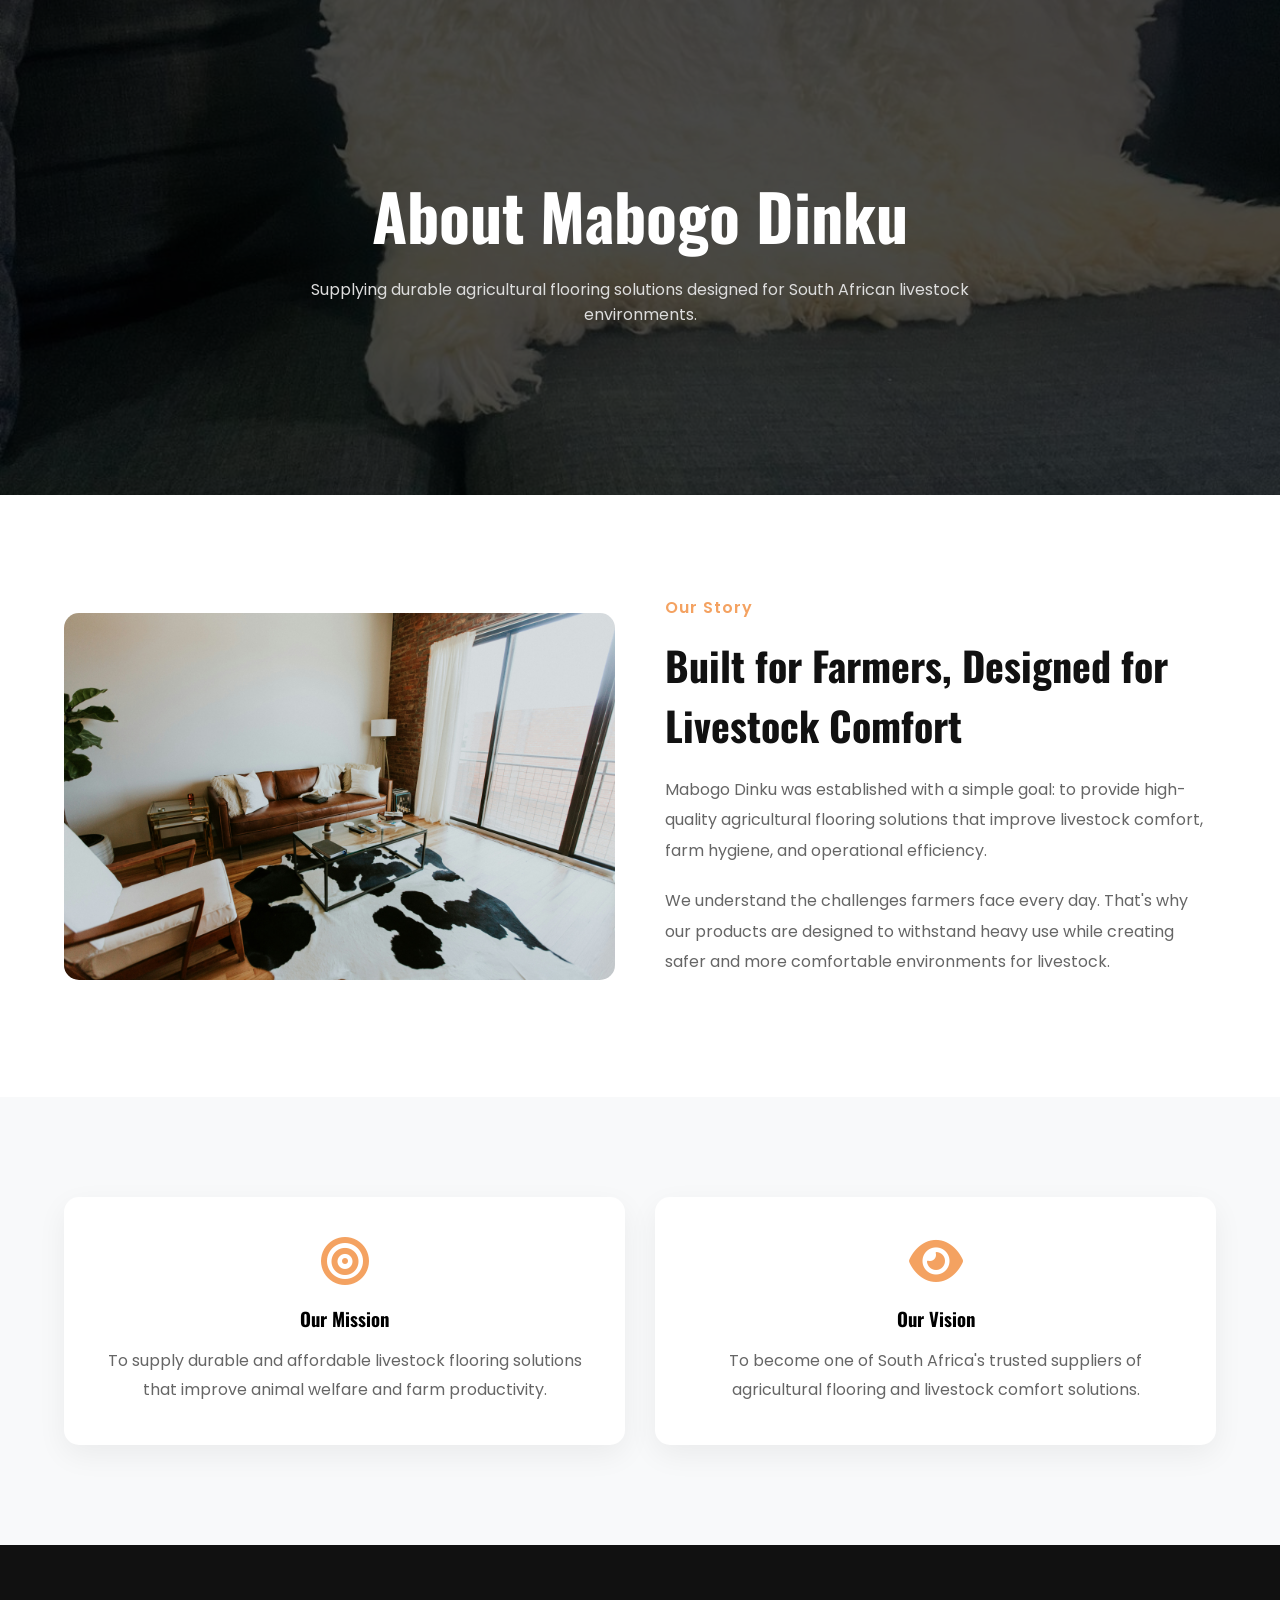
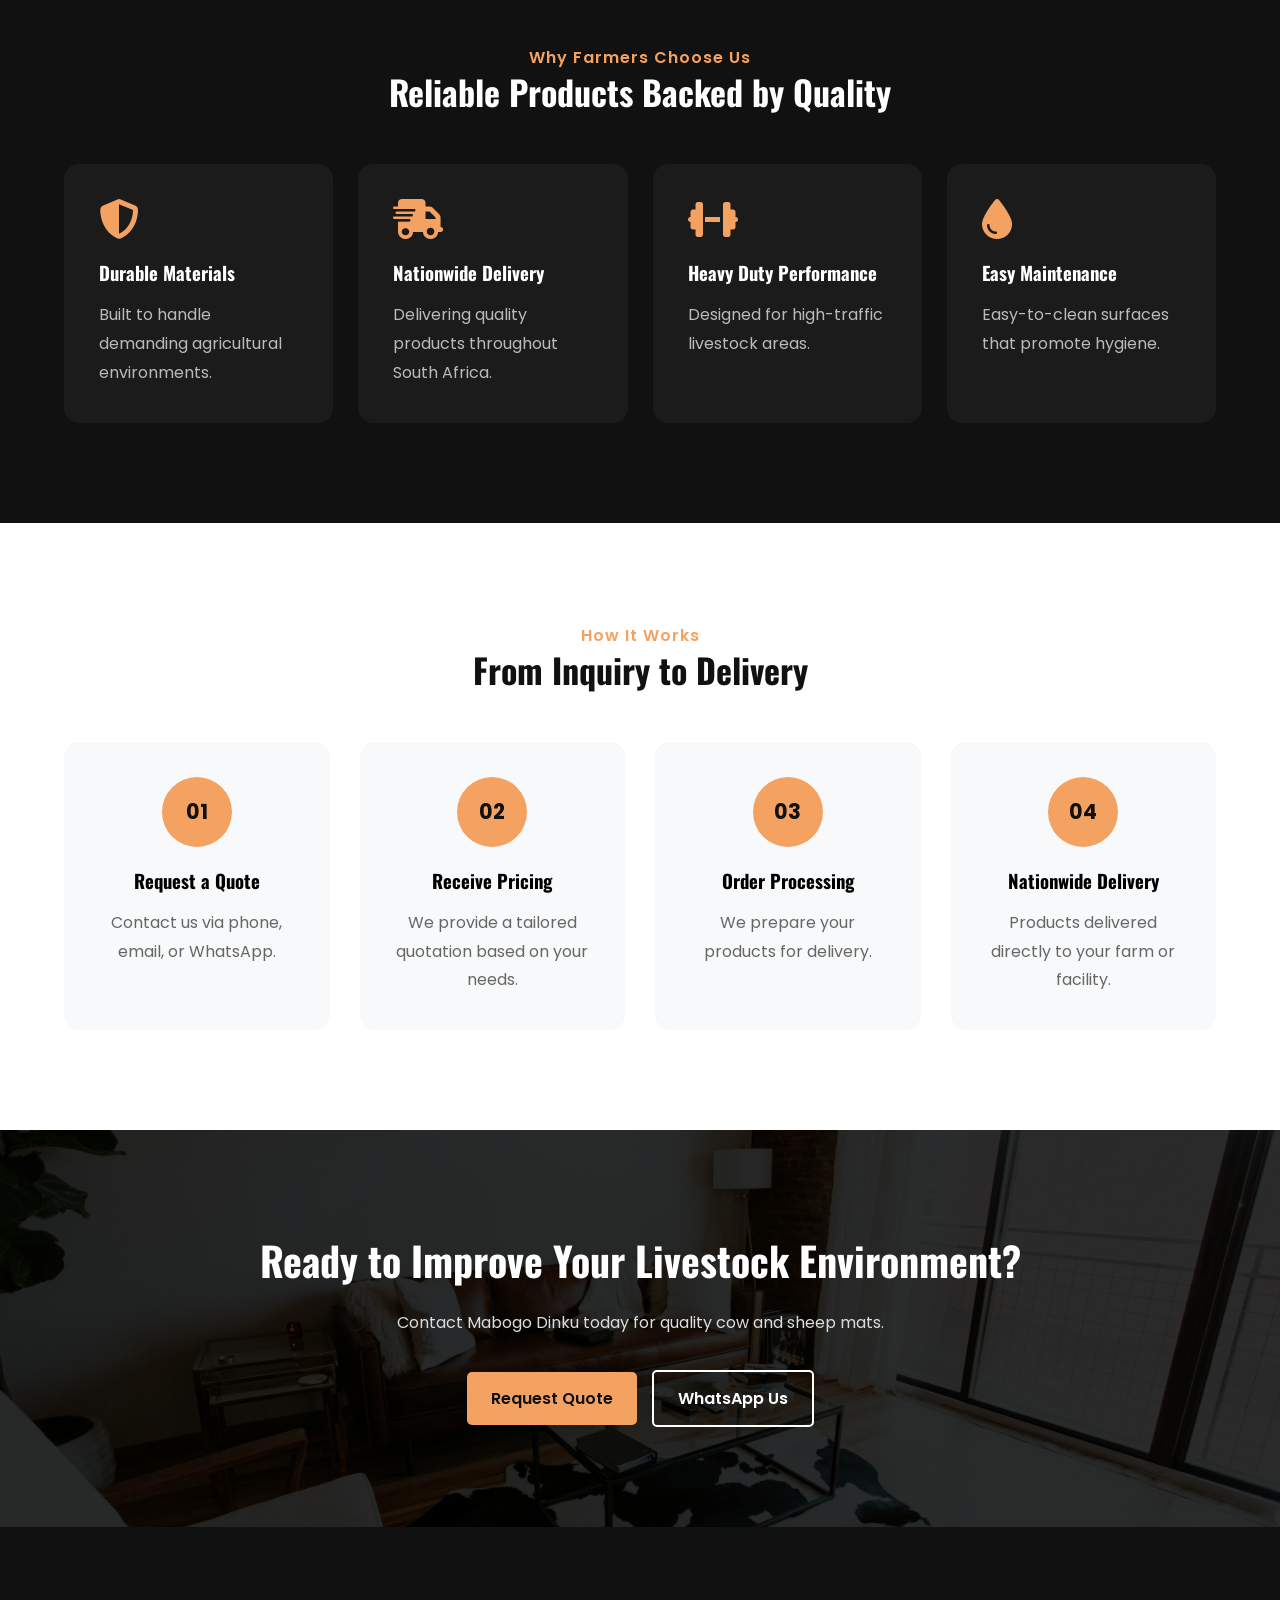
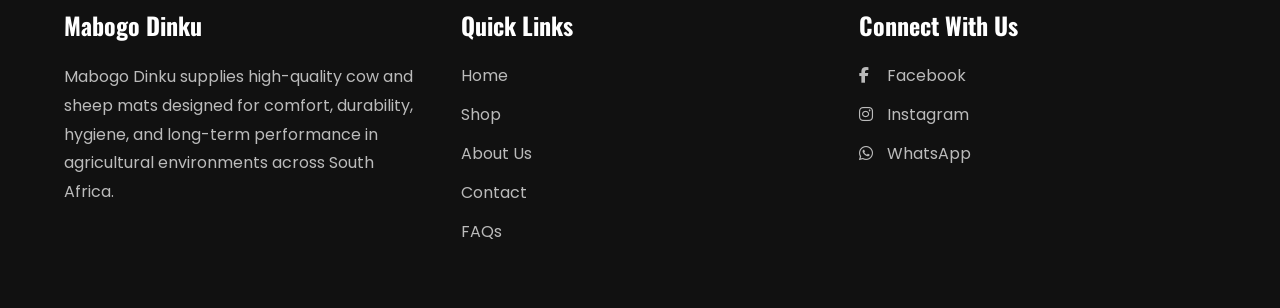
==== about.html @ 6cc128a5 "about page" ====
<!doctype html>
<html lang="en">
  <head>
    <meta charset="UTF-8" />
    <meta name="viewport" content="width=device-width, initial-scale=1.0" />

    <title>About Us | Mabogo Dinku</title>

    <link rel="stylesheet" href="css/styles.css" />

    <link
      href="https://fonts.googleapis.com/css2?family=Oswald:wght@400;500;600;700&family=Poppins:wght@300;400;500;600&display=swap"
      rel="stylesheet"
    />

    <link
      rel="stylesheet"
      href="https://cdnjs.cloudflare.com/ajax/libs/font-awesome/6.5.0/css/all.min.css"
    />
  </head>

  <body>
    <!-- Reuse Navbar Here -->

    <!-- =========================
     About Hero
========================= -->

    <section class="page-hero">
      <div class="page-overlay">
        <div class="container">
          <h1>About Mabogo Dinku</h1>

          <p>
            Supplying durable agricultural flooring solutions designed for South
            African livestock environments.
          </p>
        </div>
      </div>
    </section>

    <!-- =========================
     Company Story
========================= -->

    <section class="about-story">
      <div class="container">
        <div class="about-grid">
          <div class="about-image">
            <img src="assets/gallery/hero-banner.jpg" alt="Livestock Farm" />
          </div>

          <div class="about-content">
            <span class="section-tag"> Our Story </span>

            <h2>Built for Farmers, Designed for Livestock Comfort</h2>

            <p>
              Mabogo Dinku was established with a simple goal: to provide
              high-quality agricultural flooring solutions that improve
              livestock comfort, farm hygiene, and operational efficiency.
            </p>

            <p>
              We understand the challenges farmers face every day. That's why
              our products are designed to withstand heavy use while creating
              safer and more comfortable environments for livestock.
            </p>
          </div>
        </div>
      </div>
    </section>

    <!-- =========================
     Mission & Vision
========================= -->

    <section class="mission-vision">
      <div class="container">
        <div class="mission-grid">
          <div class="mission-card">
            <i class="fa-solid fa-bullseye"></i>

            <h3>Our Mission</h3>

            <p>
              To supply durable and affordable livestock flooring solutions that
              improve animal welfare and farm productivity.
            </p>
          </div>

          <div class="mission-card">
            <i class="fa-solid fa-eye"></i>

            <h3>Our Vision</h3>

            <p>
              To become one of South Africa's trusted suppliers of agricultural
              flooring and livestock comfort solutions.
            </p>
          </div>
        </div>
      </div>
    </section>

    <!-- =========================
     Why Choose Us
========================= -->

    <section class="about-benefits">
      <div class="container">
        <div class="section-header">
          <span class="section-tag"> Why Farmers Choose Us </span>

          <h2>Reliable Products Backed by Quality</h2>
        </div>

        <div class="benefits-grid">
          <div class="benefit-item">
            <i class="fa-solid fa-shield-halved"></i>

            <h3>Durable Materials</h3>

            <p>Built to handle demanding agricultural environments.</p>
          </div>

          <div class="benefit-item">
            <i class="fa-solid fa-truck-fast"></i>

            <h3>Nationwide Delivery</h3>

            <p>Delivering quality products throughout South Africa.</p>
          </div>

          <div class="benefit-item">
            <i class="fa-solid fa-dumbbell"></i>

            <h3>Heavy Duty Performance</h3>

            <p>Designed for high-traffic livestock areas.</p>
          </div>

          <div class="benefit-item">
            <i class="fa-solid fa-droplet"></i>

            <h3>Easy Maintenance</h3>

            <p>Easy-to-clean surfaces that promote hygiene.</p>
          </div>
        </div>
      </div>
    </section>

    <!-- =========================
     Our Process
========================= -->

    <section class="our-process">
      <div class="container">
        <div class="section-header">
          <span class="section-tag"> How It Works </span>

          <h2>From Inquiry to Delivery</h2>
        </div>

        <div class="process-grid">
          <div class="process-card">
            <span>01</span>

            <h3>Request a Quote</h3>

            <p>Contact us via phone, email, or WhatsApp.</p>
          </div>

          <div class="process-card">
            <span>02</span>

            <h3>Receive Pricing</h3>

            <p>We provide a tailored quotation based on your needs.</p>
          </div>

          <div class="process-card">
            <span>03</span>

            <h3>Order Processing</h3>

            <p>We prepare your products for delivery.</p>
          </div>

          <div class="process-card">
            <span>04</span>

            <h3>Nationwide Delivery</h3>

            <p>Products delivered directly to your farm or facility.</p>
          </div>
        </div>
      </div>
    </section>

    <!-- =========================
     CTA Banner
========================= -->

    <section class="about-cta">
      <div class="cta-overlay">
        <div class="container">
          <h2>Ready to Improve Your Livestock Environment?</h2>

          <p>Contact Mabogo Dinku today for quality cow and sheep mats.</p>

          <div class="cta-buttons">
            <a href="contact.html" class="btn-primary"> Request Quote </a>

            <a
              href="https://wa.me/27812345678"
              target="_blank"
              class="btn-secondary"
            >
              WhatsApp Us
            </a>
          </div>
        </div>
      </div>
    </section>

    <footer class="footer">
      <div class="container">
        <div class="footer-grid">
          <!-- About -->
          <div class="footer-column">
            <h3>Mabogo Dinku</h3>

            <p>
              Mabogo Dinku supplies high-quality cow and sheep mats designed for
              comfort, durability, hygiene, and long-term performance in
              agricultural environments across South Africa.
            </p>
          </div>

          <!-- Quick Links -->
          <div class="footer-column">
            <h3>Quick Links</h3>

            <ul>
              <li><a href="index.html">Home</a></li>
              <li><a href="shop.html">Shop</a></li>
              <li><a href="about.html">About Us</a></li>
              <li><a href="contact.html">Contact</a></li>
              <li><a href="faq.html">FAQs</a></li>
            </ul>
          </div>

          <!-- Social Links -->
          <div class="footer-column">
            <h3>Connect With Us</h3>

            <ul>
              <li>
                <a href="#">
                  <i class="fa-brands fa-facebook-f"></i>
                  Facebook
                </a>
              </li>

              <li>
                <a href="#">
                  <i class="fa-brands fa-instagram"></i>
                  Instagram
                </a>
              </li>

              <li>
                <a href="#">
                  <i class="fa-brands fa-whatsapp"></i>
                  WhatsApp
                </a>
              </li>

              <!-- <li>
                <a href="#">
                  <i class="fa-brands fa-linkedin-in"></i>
                  LinkedIn
                </a>
              </li> -->
            </ul>
          </div>
        </div>
      </div>
    </footer>
  </body>
</html>
---- css/styles.css ----
/* =========================
   🌍 Global Styles
========================= */

* {
  margin: 0;
  padding: 0;
  box-sizing: border-box;
}

body {
  font-family: "Poppins", sans-serif;
  background: #f8f9fa;
}

/* Container */
.container {
  width: 90%;
  max-width: 1200px;
  margin: auto;
}

/* =========================
   🐄 Hero Section
========================= */

.hero {
  height: 92vh;

  background: url("../assets/hero/hero-banner.jpg") center/cover no-repeat;

  position: relative;
}

/* Overlay */
.hero-overlay {
  width: 100%;
  height: 100%;

  background: linear-gradient(rgba(0, 0, 0, 0.7), rgba(0, 0, 0, 0.75));

  display: flex;
  align-items: center;
}

/* Content */
.hero-content {
  color: #fff;
}

/* Tag */
.hero-tag {
  color: #f4a261;
  margin-bottom: 15px;
  font-weight: 500;
  letter-spacing: 1px;
}

/* Heading */
.hero h1 {
  font-size: 38px;
  line-height: 1.2;
  margin-bottom: 20px;

  font-family: "Oswald", sans-serif;
}

/* Paragraph */
.hero p {
  max-width: 600px;
  line-height: 1.8;
  margin-bottom: 30px;
  color: #ddd;
}

/* Buttons */
.hero-buttons {
  display: flex;
  flex-direction: column;
  gap: 15px;
}

.btn-primary,
.btn-secondary {
  padding: 14px 24px;
  text-decoration: none;
  border-radius: 5px;
  width: fit-content;

  font-weight: 600;

  transition: 0.3s ease;
}

/* Primary */
.btn-primary {
  background: #f4a261;
  color: #111;
}

/* Secondary */
.btn-secondary {
  border: 2px solid #fff;
  color: #fff;
}

/* Hover */
.btn-primary:hover,
.btn-secondary:hover {
  transform: translateY(-3px);
}

/* Desktop */
@media (min-width: 768px) {
  .hero h1 {
    font-size: 64px;
    max-width: 750px;
  }

  .hero-buttons {
    flex-direction: row;
  }
}

/* =========================
   🐄 Categories Section
========================= */

.categories-section {
  padding: 80px 0;
  background: #fff;
}

/* Section Header */
.section-header {
  text-align: center;
  margin-bottom: 50px;
}

.section-tag {
  color: #f4a261;
  font-weight: 600;
  letter-spacing: 1px;
  margin-bottom: 10px;
}

.section-header h2 {
  font-size: 34px;
  line-height: 1.3;
  font-family: "Oswald", sans-serif;
  color: #111;

  max-width: 700px;
  margin: auto;
}

/* Grid */
.categories-grid {
  display: grid;
  grid-template-columns: 1fr;
  gap: 25px;
}

/* Card */
.category-card {
  position: relative;
  overflow: hidden;
  border-radius: 12px;

  height: 340px;

  cursor: pointer;
}

/* Image */
.category-card img {
  width: 100%;
  height: 100%;
  object-fit: cover;

  transition: 0.5s ease;
}

/* Overlay */
.category-overlay {
  position: absolute;
  inset: 0;

  background: linear-gradient(rgba(0, 0, 0, 0.2), rgba(0, 0, 0, 0.8));

  display: flex;
  flex-direction: column;
  justify-content: flex-end;

  padding: 25px;
}

/* Text */
.category-overlay h3 {
  color: #fff;
  font-size: 28px;
  margin-bottom: 10px;

  font-family: "Oswald", sans-serif;
}

.category-overlay p {
  color: #ddd;
  line-height: 1.7;
  margin-bottom: 20px;
}

/* Link */
.category-overlay a {
  width: fit-content;

  padding: 12px 22px;

  background: #f4a261;
  color: #111;

  text-decoration: none;
  border-radius: 5px;

  font-weight: 600;

  transition: 0.3s ease;
}

/* Hover Effects */
.category-card:hover img {
  transform: scale(1.08);
}

.category-overlay a:hover {
  background: #fff;
}

/* Tablet */
@media (min-width: 768px) {
  .categories-grid {
    grid-template-columns: repeat(2, 1fr);
  }
}

/* Desktop */
@media (min-width: 1100px) {
  .categories-grid {
    grid-template-columns: repeat(4, 1fr);
  }
}

/* =========================
   🛒 Featured Products
========================= */

.featured-products {
  padding: 90px 0;
  background: #f8f9fa;
}

/* Grid */
.products-grid {
  display: grid;
  grid-template-columns: 1fr;
  gap: 30px;
}

/* Product Card */
.product-card {
  background: #fff;
  border-radius: 14px;

  overflow: hidden;

  transition: 0.4s ease;

  box-shadow: 0 10px 30px rgba(0, 0, 0, 0.06);
}

/* Hover */
.product-card:hover {
  transform: translateY(-8px);
}

/* Product Image */
.product-image {
  position: relative;
  overflow: hidden;
}

.product-image img {
  width: 100%;
  height: 260px;
  object-fit: cover;

  transition: 0.5s ease;
}

/* Image Hover */
.product-card:hover .product-image img {
  transform: scale(1.08);
}

/* Badge */
.product-badge {
  position: absolute;
  top: 15px;
  left: 15px;

  background: #f4a261;
  color: #111;

  padding: 8px 14px;
  border-radius: 30px;

  font-size: 12px;
  font-weight: 600;
}

/* Content */
.product-content {
  padding: 25px;
}

/* Title */
.product-content h3 {
  font-size: 28px;
  margin-bottom: 12px;

  font-family: "Oswald", sans-serif;
}

/* Description */
.product-description {
  color: #666;
  line-height: 1.7;
  margin-bottom: 20px;
}

/* Price */
.product-price {
  font-size: 28px;
  font-weight: 700;
  color: #1b4332;

  margin-bottom: 25px;
}

/* Buttons */
.product-buttons {
  display: flex;
  align-items: center;
  gap: 12px;
}

/* Quote Button */
.quote-btn-product {
  flex: 1;

  background: #111;
  color: #fff;

  padding: 14px 20px;

  text-align: center;
  text-decoration: none;

  border-radius: 6px;

  font-weight: 600;

  transition: 0.3s ease;
}

/* WhatsApp */
.whatsapp-btn-product {
  width: 52px;
  height: 52px;

  background: #25d366;
  color: #fff;

  border-radius: 50%;

  display: flex;
  align-items: center;
  justify-content: center;

  text-decoration: none;

  font-size: 22px;

  transition: 0.3s ease;
}

/* Hover */
.quote-btn-product:hover {
  background: #f4a261;
  color: #111;
}

.whatsapp-btn-product:hover {
  transform: scale(1.1);
}

/* Tablet */
@media (min-width: 768px) {
  .products-grid {
    grid-template-columns: repeat(2, 1fr);
  }
}

/* Desktop */
@media (min-width: 1100px) {
  .products-grid {
    grid-template-columns: repeat(4, 1fr);
  }
}

/* =========================
   ⭐ Why Choose Us
========================= */

.why-choose-us {
  padding: 90px 0;
  background: #111;
}

/* White Heading */
.why-choose-us .section-header h2 {
  color: #fff;
}

/* Grid */
.why-grid {
  display: grid;
  grid-template-columns: 1fr;
  gap: 25px;
}

/* Card */
.why-card {
  background: #1b1b1b;

  padding: 35px 30px;

  border-radius: 14px;

  transition: 0.4s ease;

  border: 1px solid rgba(255, 255, 255, 0.05);
}

/* Hover */
.why-card:hover {
  transform: translateY(-8px);

  border-color: #f4a261;
}

/* Icon */
.why-icon {
  width: 70px;
  height: 70px;

  background: rgba(244, 162, 97, 0.15);

  border-radius: 50%;

  display: flex;
  align-items: center;
  justify-content: center;

  margin-bottom: 25px;
}

/* Icon Styling */
.why-icon i {
  font-size: 30px;
  color: #f4a261;
}

/* Title */
.why-card h3 {
  color: #fff;
  font-size: 28px;

  margin-bottom: 15px;

  font-family: "Oswald", sans-serif;
}

/* Paragraph */
.why-card p {
  color: #bbb;
  line-height: 1.8;

  margin-bottom: 20px;
}

/* Statistics */
.why-stat {
  display: inline-block;

  background: #f4a261;
  color: #111;

  padding: 10px 16px;

  border-radius: 30px;

  font-size: 13px;
  font-weight: 700;
}

/* Tablet */
@media (min-width: 768px) {
  .why-grid {
    grid-template-columns: repeat(2, 1fr);
  }
}

/* Desktop */
@media (min-width: 1100px) {
  .why-grid {
    grid-template-columns: repeat(4, 1fr);
  }
}

/* =========================
   🚜 Bulk Orders CTA Banner
========================= */

.bulk-orders-cta {
  background: url("../assets/gallery/hero-banner.jpg") center center/cover
    no-repeat;

  min-height: 500px;

  position: relative;
}

/* Overlay */

.cta-overlay {
  background: linear-gradient(rgba(0, 0, 0, 0.75), rgba(0, 0, 0, 0.75));

  width: 100%;
  height: 100%;

  display: flex;
  align-items: center;
}

/* Content */

.cta-content {
  text-align: center;

  color: #fff;

  max-width: 850px;

  margin: auto;

  padding: 80px 0;
}

/* Tag */

.cta-tag {
  display: inline-block;

  background: rgba(244, 162, 97, 0.15);

  border: 1px solid rgba(244, 162, 97, 0.3);

  color: #f4a261;

  padding: 10px 20px;

  border-radius: 50px;

  font-size: 14px;
  font-weight: 600;

  margin-bottom: 20px;
}

/* Heading */

.cta-content h2 {
  font-size: 2.2rem;
  line-height: 1.3;

  margin-bottom: 20px;

  font-family: "Oswald", sans-serif;
}

/* Paragraph */

.cta-content p {
  color: #ddd;

  line-height: 1.8;

  margin-bottom: 35px;
}

/* Buttons */

.cta-buttons {
  display: flex;
  flex-direction: column;
  gap: 15px;

  align-items: center;
}

/* WhatsApp Button */

.cta-whatsapp {
  background: #25d366;

  color: #fff;

  text-decoration: none;

  padding: 15px 28px;

  border-radius: 8px;

  font-weight: 600;

  display: inline-flex;
  align-items: center;
  gap: 10px;

  transition: 0.3s ease;
}

/* Phone Button */

.cta-phone {
  background: transparent;

  border: 2px solid #fff;

  color: #fff;

  text-decoration: none;

  padding: 15px 28px;

  border-radius: 8px;

  font-weight: 600;

  display: inline-flex;
  align-items: center;
  gap: 10px;

  transition: 0.3s ease;
}

/* Hover Effects */

.cta-whatsapp:hover {
  transform: translateY(-4px);
}

.cta-phone:hover {
  background: #fff;
  color: #111;
}

/* Tablet */

@media (min-width: 768px) {
  .cta-content h2 {
    font-size: 3rem;
  }

  .cta-buttons {
    flex-direction: row;
    justify-content: center;
  }
}

/* =========================
   Footer
========================= */

.footer {
  background: #111;
  padding: 80px 0 50px;
}

.footer-grid {
  display: grid;
  grid-template-columns: 1fr;
  gap: 40px;
}

/* Headings */

.footer-column h3 {
  color: #fff;
  font-size: 24px;
  margin-bottom: 20px;

  font-family: "Oswald", sans-serif;
}

/* About Text */

.footer-column p {
  color: #bbb;
  line-height: 1.8;
}

/* Lists */

.footer-column ul {
  list-style: none;
}

.footer-column ul li {
  margin-bottom: 14px;
}

/* Links */

.footer-column a {
  color: #bbb;
  text-decoration: none;

  transition: 0.3s ease;
}

.footer-column a:hover {
  color: #f4a261;
}

/* Social Icons */

.footer-column i {
  width: 24px;
}

/* Desktop */

@media (min-width: 768px) {
  .footer-grid {
    grid-template-columns: repeat(3, 1fr);
  }
}

/* =========================
   Copyright
========================= */

.copyright {
  background: #0a0a0a;
  border-top: 1px solid rgba(255, 255, 255, 0.08);

  padding: 20px 0;
}

.copyright .container {
  display: flex;
  flex-direction: column;
  gap: 10px;

  text-align: center;
}

.copyright p {
  color: #999;
  font-size: 14px;
}

.copyright a {
  color: #f4a261;
  text-decoration: none;
  font-weight: 600;
}

.copyright a:hover {
  text-decoration: underline;
}

/* Desktop */

@media (min-width: 768px) {
  .copyright .container {
    flex-direction: row;
    justify-content: space-between;
    align-items: center;
  }
}

/* =========================
   About Hero
========================= */

.page-hero {
  height: 55vh;
  background: url("../assets/gallery/about-banner.jpg") center center/cover
    no-repeat;

  position: relative;
}

.page-overlay {
  width: 100%;
  height: 100%;

  background: rgba(0, 0, 0, 0.7);

  display: flex;
  align-items: center;
  justify-content: center;

  text-align: center;
}

.page-hero h1 {
  color: #fff;
  font-size: 2.8rem;
  font-family: "Oswald", sans-serif;
  margin-bottom: 15px;
}

.page-hero p {
  color: #ddd;
  max-width: 700px;
  margin: 0 auto;
}

@media (min-width: 768px) {
  .page-hero h1 {
    font-size: 4rem;
  }
}

/* =========================
   Company Story
========================= */

.about-story {
  padding: 100px 0;
  background: #fff;
}

.about-grid {
  display: grid;
  grid-template-columns: 1fr;
  gap: 50px;
  align-items: center;
}

.about-image img {
  width: 100%;
  border-radius: 15px;
  display: block;
}

.about-content h2 {
  font-size: 2.5rem;
  margin: 15px 0 20px;
  font-family: "Oswald", sans-serif;
  color: #111;
}

.about-content p {
  line-height: 1.9;
  color: #666;
  margin-bottom: 20px;
}

@media (min-width: 992px) {
  .about-grid {
    grid-template-columns: 1fr 1fr;
  }
}

/* =========================
   Mission & Vision
========================= */

.mission-vision {
  padding: 100px 0;
  background: #f8f9fa;
}

.mission-grid {
  display: grid;
  grid-template-columns: 1fr;
  gap: 30px;
}

.mission-card {
  background: #fff;
  padding: 40px 30px;
  border-radius: 15px;
  text-align: center;

  box-shadow: 0 10px 30px rgba(0, 0, 0, 0.06);

  transition: 0.3s ease;
}

.mission-card:hover {
  transform: translateY(-8px);
}

.mission-card i {
  font-size: 3rem;
  color: #f4a261;
  margin-bottom: 20px;
}

.mission-card h3 {
  font-family: "Oswald", sans-serif;
  margin-bottom: 15px;
}

.mission-card p {
  color: #666;
  line-height: 1.8;
}

@media (min-width: 768px) {
  .mission-grid {
    grid-template-columns: repeat(2, 1fr);
  }
}

/* =========================
   Benefits Section
========================= */

.about-benefits {
  padding: 100px 0;
  background: #111;
}

.about-benefits .section-header h2 {
  color: #fff;
}

.benefits-grid {
  display: grid;
  grid-template-columns: 1fr;
  gap: 25px;
}

.benefit-item {
  background: #1b1b1b;
  padding: 35px;
  border-radius: 15px;

  transition: 0.3s ease;
}

.benefit-item:hover {
  transform: translateY(-8px);
}

.benefit-item i {
  font-size: 2.5rem;
  color: #f4a261;
  margin-bottom: 20px;
}

.benefit-item h3 {
  color: #fff;
  font-family: "Oswald", sans-serif;
  margin-bottom: 15px;
}

.benefit-item p {
  color: #bbb;
  line-height: 1.8;
}

@media (min-width: 768px) {
  .benefits-grid {
    grid-template-columns: repeat(2, 1fr);
  }
}

@media (min-width: 1100px) {
  .benefits-grid {
    grid-template-columns: repeat(4, 1fr);
  }
}

/* =========================
   Process Section
========================= */

.our-process {
  padding: 100px 0;
  background: #fff;
}

.process-grid {
  display: grid;
  grid-template-columns: 1fr;
  gap: 30px;
}

.process-card {
  background: #f8f9fa;
  padding: 35px;
  border-radius: 15px;
  text-align: center;

  transition: 0.3s ease;
}

.process-card:hover {
  transform: translateY(-8px);
}

.process-card span {
  width: 70px;
  height: 70px;

  display: flex;
  align-items: center;
  justify-content: center;

  background: #f4a261;
  color: #111;

  font-weight: 700;
  font-size: 1.3rem;

  border-radius: 50%;

  margin: 0 auto 20px;
}

.process-card h3 {
  font-family: "Oswald", sans-serif;
  margin-bottom: 15px;
}

.process-card p {
  color: #666;
  line-height: 1.8;
}

@media (min-width: 768px) {
  .process-grid {
    grid-template-columns: repeat(2, 1fr);
  }
}

@media (min-width: 1100px) {
  .process-grid {
    grid-template-columns: repeat(4, 1fr);
  }
}

/* =========================
   About CTA
========================= */

.about-cta {
  background: url("../assets/gallery/hero-banner.jpg") center center/cover
    no-repeat;

  position: relative;
}

.about-cta .cta-overlay {
  background: rgba(0, 0, 0, 0.8);
  padding: 100px 0;
}

.about-cta h2 {
  color: #fff;
  font-size: 2.5rem;
  font-family: "Oswald", sans-serif;

  text-align: center;

  margin-bottom: 20px;
}

.about-cta p {
  color: #ddd;
  text-align: center;

  margin-bottom: 35px;
}

.about-cta .cta-buttons {
  display: flex;
  flex-direction: column;
  gap: 15px;

  align-items: center;
}

@media (min-width: 768px) {
  .about-cta .cta-buttons {
    flex-direction: row;
    justify-content: center;
  }
}

/* .whatsapp-text {
  position: absolute;

  right: 80px;

  background: #111;
  color: #fff;

  padding: 10px 15px;

  border-radius: 30px;

  white-space: nowrap;

  opacity: 0;
  visibility: hidden;

  transition: 0.3s ease;

  font-size: 14px;
}

.whatsapp-float:hover .whatsapp-text {
  opacity: 1;
  visibility: visible;
} */
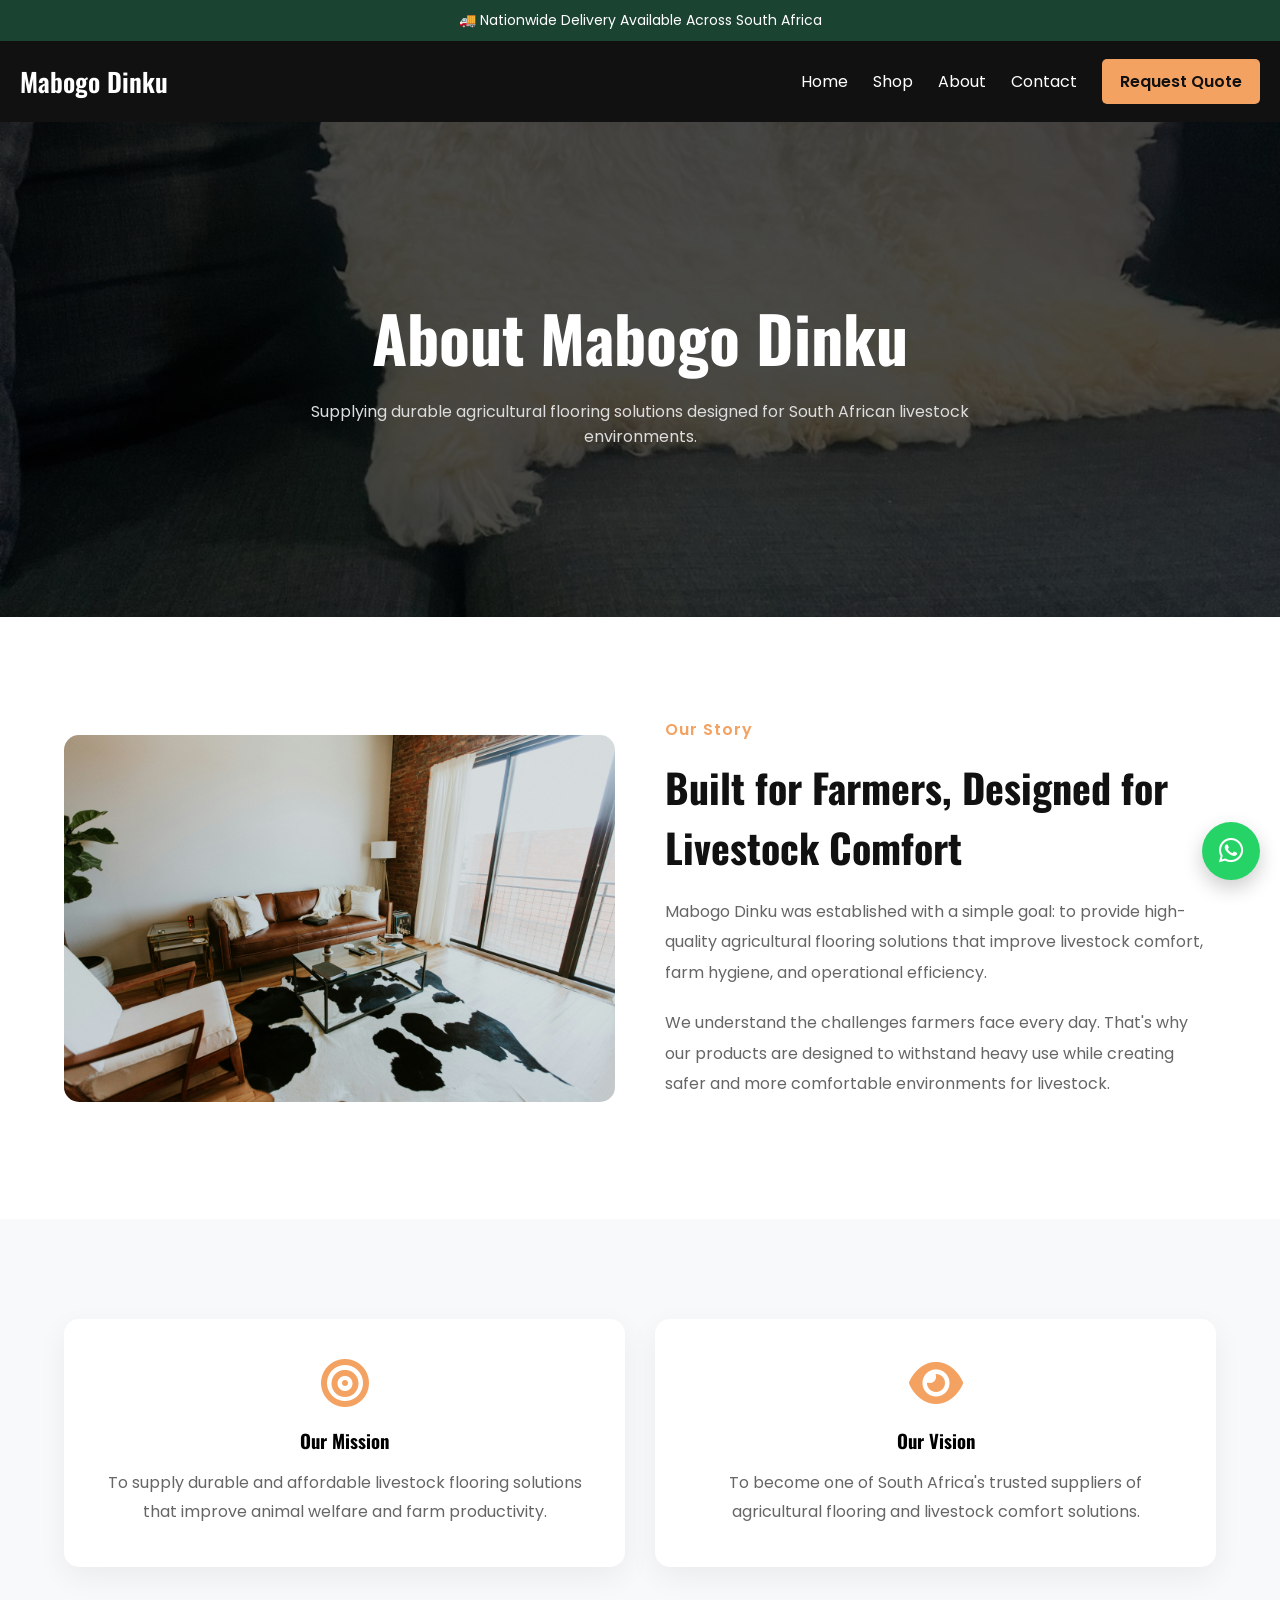
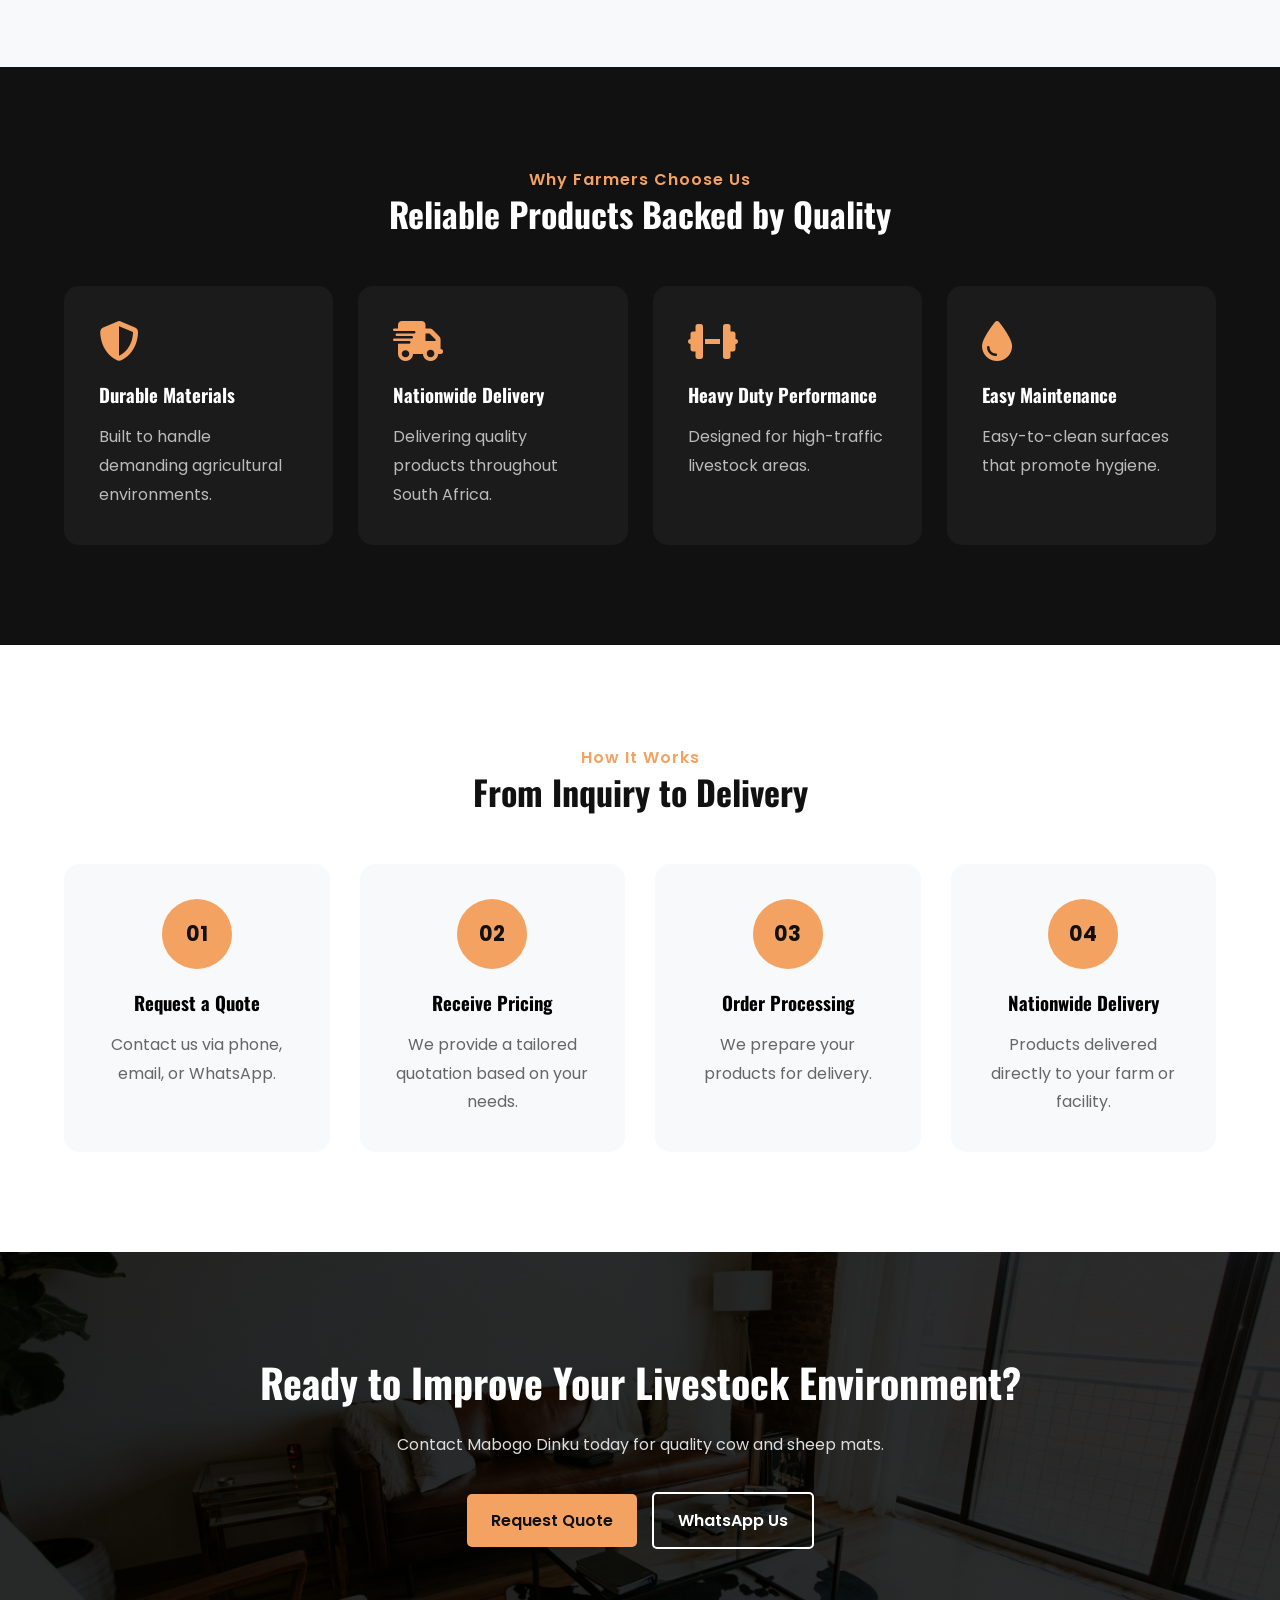
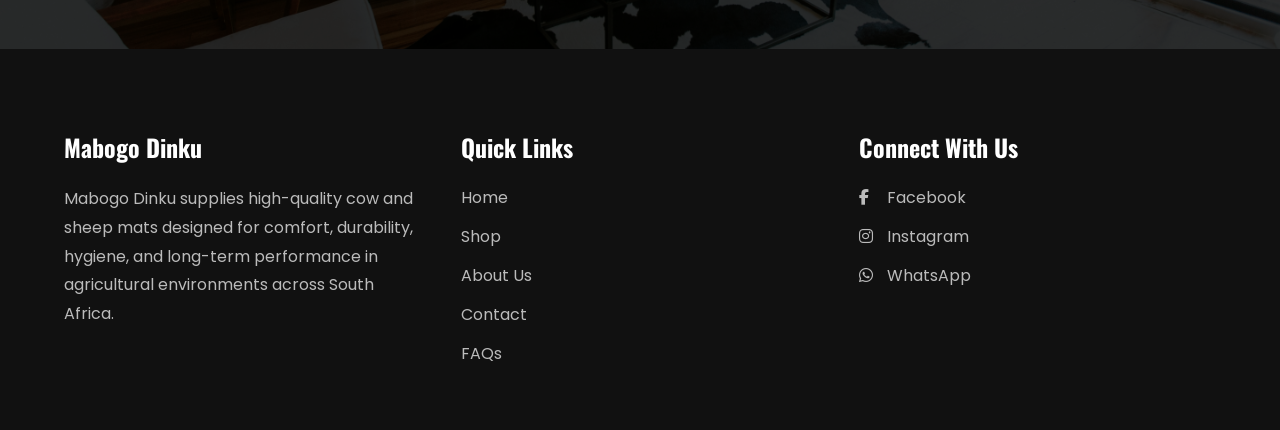
==== commit c74c15ec: "WhatsApp and About page added" ====
--- a/about.html
+++ b/about.html
@@ -3,27 +3,69 @@
   <head>
     <meta charset="UTF-8" />
     <meta name="viewport" content="width=device-width, initial-scale=1.0" />
-
     <title>About Us | Mabogo Dinku</title>
-
     <link rel="stylesheet" href="css/styles.css" />
-
+     <link rel="stylesheet" href="css/navbar.css" />
     <link
       href="https://fonts.googleapis.com/css2?family=Oswald:wght@400;500;600;700&family=Poppins:wght@300;400;500;600&display=swap"
       rel="stylesheet"
     />
-
     <link
       rel="stylesheet"
       href="https://cdnjs.cloudflare.com/ajax/libs/font-awesome/6.5.0/css/all.min.css"
     />
   </head>
-
   <body>
-    <!-- Reuse Navbar Here -->
-
-    <!-- =========================
-     About Hero
+    <!-- =========================
+       🌿 Announcement Bar
+  ========================== -->
+
+    <div class="announcement-bar">
+      <p>🚚 Nationwide Delivery Available Across South Africa</p>
+    </div>
+
+    <!-- =========================
+       🧭 Navbar
+  ========================== -->
+
+    <header class="navbar">
+      <div class="nav-container">
+        <!-- Logo -->
+        <div class="logo">
+          <a href="index.html"> Mabogo Dinku </a>
+        </div>
+
+        <!-- Desktop Menu -->
+        <nav class="nav-links">
+          <a href="index.html">Home</a>
+          <a href="shop.html">Shop</a>
+          <a href="about.html">About</a>
+          <a href="contact.html">Contact</a>
+
+          <a href="contact.html" class="quote-btn"> Request Quote </a>
+        </nav>
+
+        <!-- Mobile Menu Icon -->
+        <div class="hamburger" id="hamburger">
+          <span></span>
+          <span></span>
+          <span></span>
+        </div>
+      </div>
+
+      <!-- Mobile Menu -->
+      <div class="mobile-menu" id="mobileMenu">
+        <a href="index.html">Home</a>
+        <a href="shop.html">Shop</a>
+        <a href="about.html">About</a>
+        <a href="contact.html">Contact</a>
+
+        <a href="contact.html" class="quote-btn mobile-btn"> Request Quote </a>
+      </div>
+    </header>
+
+    <!-- =========================
+     Hero
 ========================= -->
 
     <section class="page-hero">
@@ -289,5 +331,10 @@
         </div>
       </div>
     </footer>
+
+    <!-- 💬 Floating WhatsApp -->
+    <a href="https://wa.me/27659334950" class="whatsapp-float" target="_blank">
+      <i class="fa-brands fa-whatsapp"></i>
+    </a>
   </body>
 </html>
--- a/css/styles.css
+++ b/css/styles.css
@@ -1116,29 +1116,52 @@
   }
 }
 
-/* .whatsapp-text {
-  position: absolute;
-
-  right: 80px;
-
+/* 💬 Floating WhatsApp */
+.whatsapp-float {
+  position: fixed;
+  bottom: 20px;
+  right: 20px;
+  width: 58px;
+  height: 58px;
+  background: #25D366;
+  color: #fff;
+  border-radius: 50%;
+  display: flex;
+  align-items: center;
+  justify-content: center;
+  font-size: 28px;
+  text-decoration: none;
+  z-index: 1000;
+  box-shadow: 0 8px 20px rgba(0,0,0,0.2);
+  transition: 0.3s ease;
+}
+
+/* Hover */
+.whatsapp-float:hover {
+  transform: scale(1.1);
+}
+
+/* ⬆ Scroll Top Button */
+#scrollTopBtn {
+  position: fixed;
+  bottom: 90px;
+  right: 20px;
+  width: 48px;
+  height: 48px;
+  border: none;
+  border-radius: 50%;
   background: #111;
   color: #fff;
-
-  padding: 10px 15px;
-
-  border-radius: 30px;
-
-  white-space: nowrap;
-
-  opacity: 0;
-  visibility: hidden;
-
+  font-size: 18px;
+  cursor: pointer;
+  display: none;
+  z-index: 999;
   transition: 0.3s ease;
-
-  font-size: 14px;
-}
-
-.whatsapp-float:hover .whatsapp-text {
-  opacity: 1;
-  visibility: visible;
-} */
+  box-shadow: 0 8px 20px rgba(0,0,0,0.2);
+}
+
+/* Hover */
+#scrollTopBtn:hover {
+  background: #ff4081;
+  transform: translateY(-3px);
+}
--- a/css/navbar.css
+++ b/css/navbar.css
@@ -0,0 +1,132 @@
+/* =========================
+   🌿 Announcement Bar
+========================= */
+
+.announcement-bar {
+  background: #1b4332;
+  color: #fff;
+  text-align: center;
+  padding: 10px;
+  font-size: 14px;
+  font-family: "Poppins", sans-serif;
+}
+
+/* =========================
+   🧭 Navbar
+========================= */
+
+.navbar {
+  background: #111;
+  position: sticky;
+  top: 0;
+  z-index: 1000;
+}
+
+.nav-container {
+  display: flex;
+  justify-content: space-between;
+  align-items: center;
+
+  padding: 18px 20px;
+}
+
+/* Logo */
+.logo a {
+  color: #fff;
+  text-decoration: none;
+  font-size: 26px;
+  font-family: "Oswald", sans-serif;
+  font-weight: 600;
+}
+
+/* Desktop Menu */
+.nav-links {
+  display: none;
+  align-items: center;
+  gap: 25px;
+}
+
+.nav-links a {
+  color: #fff;
+  text-decoration: none;
+  font-family: "Poppins", sans-serif;
+  transition: 0.3s ease;
+}
+
+.nav-links a:hover {
+  color: #f4a261;
+}
+
+/* CTA */
+.quote-btn {
+  background: #f4a261;
+  padding: 10px 18px;
+  border-radius: 5px;
+  color: #111 !important;
+  font-weight: 600;
+}
+
+/* Hamburger */
+.hamburger {
+  display: flex;
+  flex-direction: column;
+  gap: 5px;
+  cursor: pointer;
+}
+
+.hamburger span {
+  width: 26px;
+  height: 3px;
+  background: #fff;
+  border-radius: 5px;
+}
+
+/* Mobile Menu */
+.mobile-menu {
+  background: #111;
+
+  display: flex;
+  flex-direction: column;
+
+  max-height: 0;
+  overflow: hidden;
+
+  transition: 0.3s ease;
+}
+
+.mobile-menu a {
+  color: #fff;
+  text-decoration: none;
+
+  padding: 15px 20px;
+
+  border-top: 1px solid #222;
+
+  font-family: "Poppins", sans-serif;
+}
+
+/* Active Menu */
+.mobile-menu.active {
+  max-height: 400px;
+}
+
+/* Mobile Button */
+.mobile-btn {
+  margin: 15px;
+  text-align: center;
+}
+
+/* Desktop */
+@media (min-width: 768px) {
+  .nav-links {
+    display: flex;
+  }
+
+  .hamburger {
+    display: none;
+  }
+
+  .mobile-menu {
+    display: none;
+  }
+}
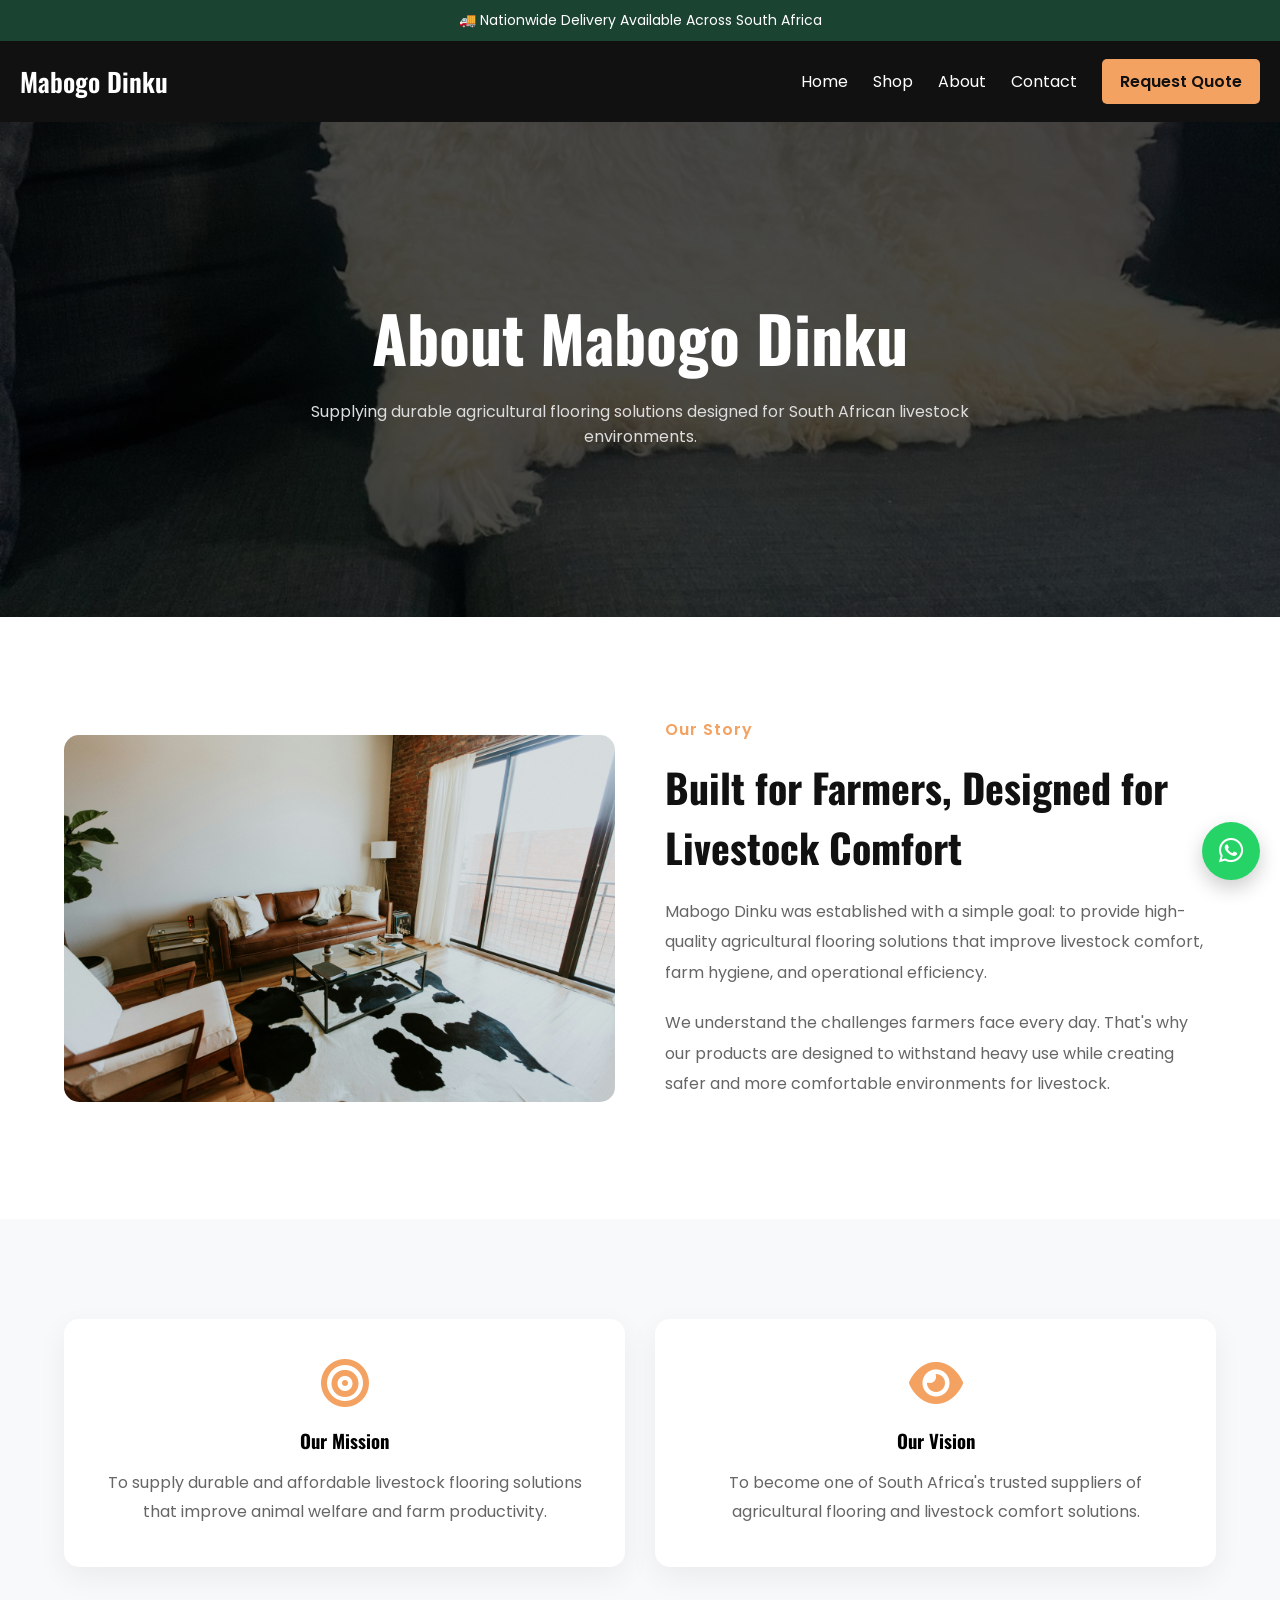
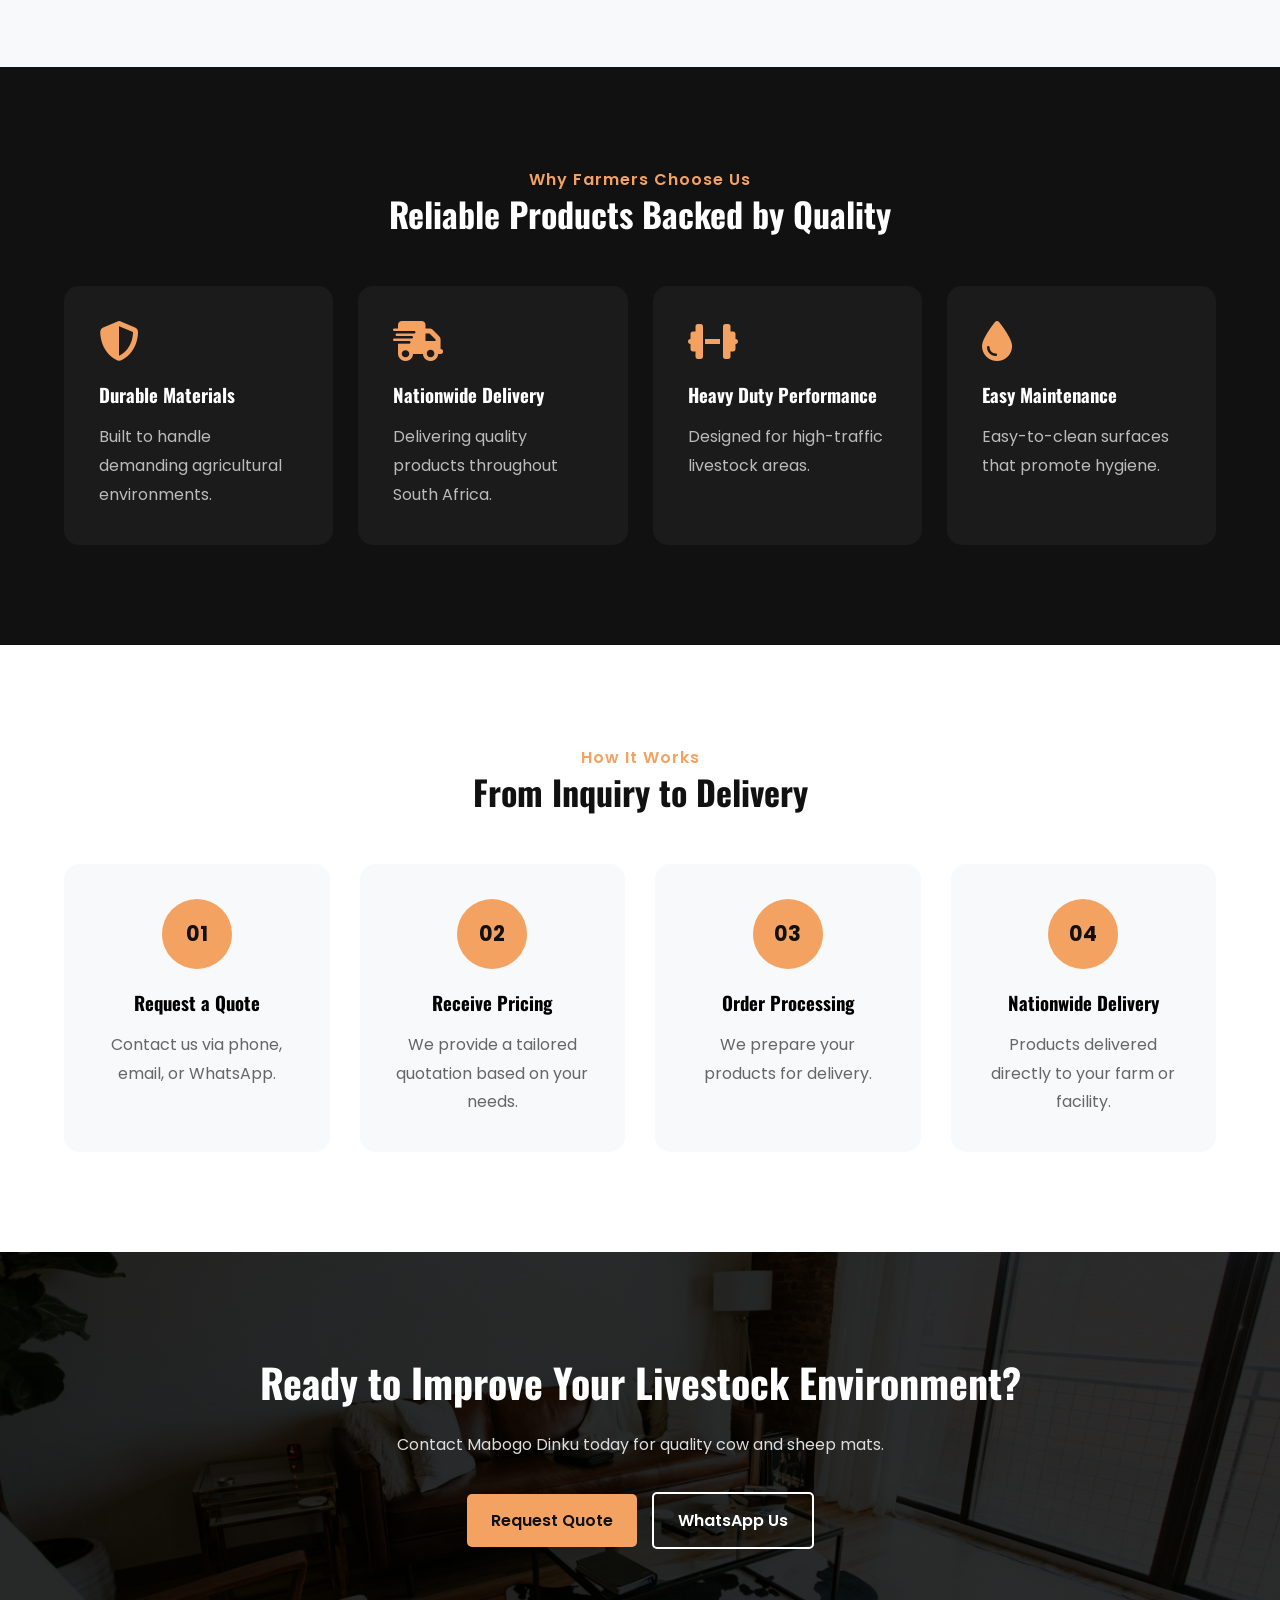
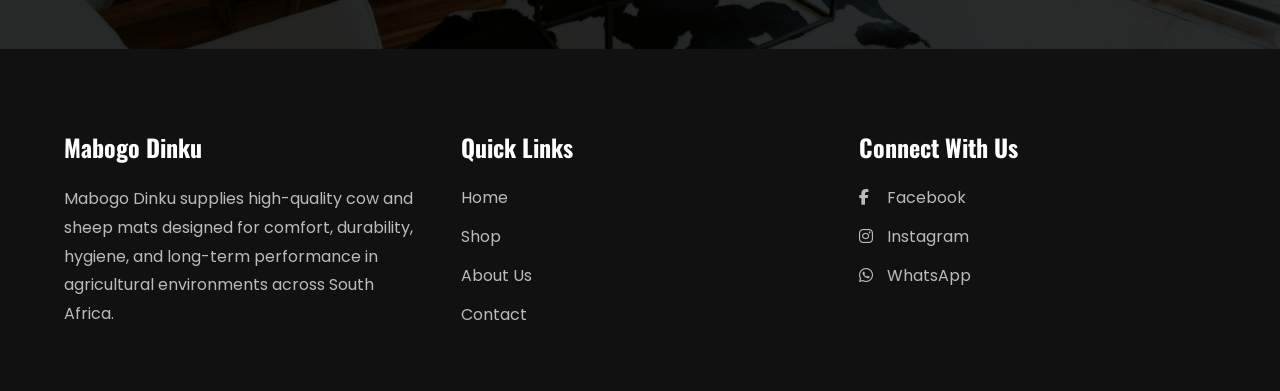
==== commit 158c05f5: "Demo complete" ====
--- a/about.html
+++ b/about.html
@@ -290,7 +290,7 @@
               <li><a href="shop.html">Shop</a></li>
               <li><a href="about.html">About Us</a></li>
               <li><a href="contact.html">Contact</a></li>
-              <li><a href="faq.html">FAQs</a></li>
+              <!-- <li><a href="faq.html">FAQs</a></li> -->
             </ul>
           </div>
 
@@ -333,8 +333,10 @@
     </footer>
 
     <!-- 💬 Floating WhatsApp -->
-    <a href="https://wa.me/27659334950" class="whatsapp-float" target="_blank">
+    <a href="https://wa.me/27659934950" class="whatsapp-float" target="_blank">
       <i class="fa-brands fa-whatsapp"></i>
     </a>
+
+    <script src="js/navbar.js"></script>
   </body>
 </html>
--- a/css/styles.css
+++ b/css/styles.css
@@ -1115,6 +1115,406 @@
     justify-content: center;
   }
 }
+
+/* =========================
+   Contact Page
+========================= */
+
+.contact-section {
+  padding: 100px 0;
+  background: #f8f9fa;
+}
+
+.contact-grid {
+  display: grid;
+  grid-template-columns: 1fr;
+  gap: 50px;
+}
+
+/* Left Side */
+
+.contact-info h2 {
+  font-size: 2.5rem;
+  margin: 15px 0 20px;
+  font-family: "Oswald", sans-serif;
+}
+
+.contact-info > p {
+  color: #666;
+  line-height: 1.8;
+  margin-bottom: 40px;
+}
+
+/* Contact Cards */
+
+.contact-card {
+  display: flex;
+  align-items: flex-start;
+  gap: 20px;
+
+  margin-bottom: 25px;
+}
+
+.contact-card i {
+  width: 60px;
+  height: 60px;
+
+  display: flex;
+  align-items: center;
+  justify-content: center;
+
+  background: #f4a261;
+  color: #111;
+
+  border-radius: 50%;
+
+  font-size: 20px;
+}
+
+.contact-card h4 {
+  margin-bottom: 5px;
+}
+
+.contact-card p {
+  color: #666;
+}
+
+/* Social Links */
+
+.social-links {
+  margin-top: 40px;
+
+  display: flex;
+  gap: 15px;
+}
+
+.social-links a {
+  width: 50px;
+  height: 50px;
+
+  background: #111;
+  color: #fff;
+
+  border-radius: 50%;
+
+  display: flex;
+  align-items: center;
+  justify-content: center;
+
+  text-decoration: none;
+
+  transition: 0.3s ease;
+}
+
+.social-links a:hover {
+  background: #f4a261;
+  color: #111;
+}
+
+/* Right Side */
+
+.contact-form-wrapper {
+  background: #fff;
+
+  padding: 40px;
+
+  border-radius: 15px;
+
+  box-shadow: 0 15px 40px rgba(0, 0, 0, 0.08);
+}
+
+.contact-form h3 {
+  margin-bottom: 30px;
+  font-family: "Oswald", sans-serif;
+  font-size: 2rem;
+}
+
+.form-group {
+  margin-bottom: 20px;
+}
+
+.form-group label {
+  display: block;
+
+  margin-bottom: 8px;
+
+  font-weight: 500;
+}
+
+.form-group input,
+.form-group select,
+.form-group textarea {
+  width: 100%;
+
+  padding: 15px;
+
+  border: 1px solid #ddd;
+
+  border-radius: 8px;
+
+  font-family: inherit;
+
+  transition: 0.3s ease;
+}
+
+.form-group input:focus,
+.form-group select:focus,
+.form-group textarea:focus {
+  border-color: #f4a261;
+
+  outline: none;
+}
+
+.contact-form button {
+  width: 100%;
+
+  border: none;
+
+  background: #f4a261;
+
+  color: #111;
+
+  padding: 16px;
+
+  border-radius: 8px;
+
+  font-weight: 700;
+
+  cursor: pointer;
+
+  transition: 0.3s ease;
+}
+
+.contact-form button:hover {
+  background: #111;
+
+  color: #fff;
+}
+
+/* Desktop */
+
+@media (min-width: 992px) {
+  .contact-grid {
+    grid-template-columns: 1fr 1fr;
+    gap: 70px;
+  }
+}
+
+/* =========================
+   Shop Hero
+========================= */
+
+.shop-hero {
+  height: 45vh;
+
+  background:
+    linear-gradient(rgba(0, 0, 0, 0.7), rgba(0, 0, 0, 0.7)),
+    url("../assets/gallery/hero-banner.jpg");
+
+  background-size: cover;
+  background-position: center;
+
+  display: flex;
+  align-items: center;
+  justify-content: center;
+
+  text-align: center;
+}
+
+.shop-hero h1 {
+  color: #fff;
+  font-size: 3rem;
+  font-family: "Oswald", sans-serif;
+}
+
+.shop-hero p {
+  color: #ddd;
+  max-width: 700px;
+  margin: 15px auto 0;
+}
+
+/* Toolbar */
+
+.shop-filter-section {
+  padding: 50px 0;
+  background: #fff;
+}
+
+.shop-toolbar {
+  display: flex;
+  flex-direction: column;
+  gap: 20px;
+}
+
+.search-box {
+  display: flex;
+}
+
+.search-box input {
+  flex: 1;
+  padding: 15px;
+  border: 1px solid #ddd;
+}
+
+.search-box button {
+  width: 60px;
+  border: none;
+  background: #f4a261;
+}
+
+.shop-toolbar select {
+  padding: 15px;
+  border: 1px solid #ddd;
+}
+
+/* Product Grid */
+
+.shop-products {
+  padding-bottom: 100px;
+}
+
+.product-category {
+  display: inline-block;
+
+  background: #f4a261;
+
+  padding: 6px 12px;
+
+  border-radius: 30px;
+
+  margin-bottom: 15px;
+
+  font-size: 13px;
+  font-weight: 600;
+}
+
+/* Product Buttons */
+
+.product-actions {
+  display: flex;
+  gap: 12px;
+  margin-top: 20px;
+}
+
+.quote-btn {
+  flex: 1;
+
+  background: #111;
+  color: #fff;
+
+  text-decoration: none;
+
+  padding: 14px;
+
+  text-align: center;
+
+  border-radius: 6px;
+}
+
+.quote-btn:hover {
+  background: #f4a261;
+  color: #111;
+}
+
+.wa-btn {
+  width: 52px;
+  height: 52px;
+
+  background: #25d366;
+  color: white;
+
+  border-radius: 50%;
+
+  display: flex;
+  align-items: center;
+  justify-content: center;
+
+  text-decoration: none;
+}
+
+/* Pagination */
+
+.pagination-section {
+  padding-bottom: 80px;
+}
+
+.pagination {
+  display: flex;
+  justify-content: center;
+  gap: 10px;
+}
+
+.pagination a {
+  width: 45px;
+  height: 45px;
+
+  display: flex;
+  align-items: center;
+  justify-content: center;
+
+  text-decoration: none;
+
+  background: #f8f9fa;
+  color: #111;
+
+  border-radius: 8px;
+}
+
+.pagination a:hover {
+  background: #f4a261;
+}
+
+/* CTA */
+
+.shop-cta {
+  background: #111;
+  color: #fff;
+
+  text-align: center;
+
+  padding: 100px 20px;
+}
+
+.shop-cta h2 {
+  font-size: 2.5rem;
+  margin-bottom: 20px;
+
+  font-family: "Oswald", sans-serif;
+}
+
+.shop-cta p {
+  color: #bbb;
+  margin-bottom: 30px;
+}
+
+.cta-btn {
+  background: #f4a261;
+  color: #111;
+
+  padding: 15px 30px;
+
+  border-radius: 8px;
+
+  text-decoration: none;
+
+  font-weight: 700;
+}
+
+/* Desktop */
+
+@media (min-width: 768px) {
+  .shop-toolbar {
+    flex-direction: row;
+    justify-content: space-between;
+  }
+
+  .search-box {
+    width: 500px;
+  }
+}
+
+
+
 
 /* 💬 Floating WhatsApp */
 .whatsapp-float {
@@ -1123,7 +1523,7 @@
   right: 20px;
   width: 58px;
   height: 58px;
-  background: #25D366;
+  background: #25d366;
   color: #fff;
   border-radius: 50%;
   display: flex;
@@ -1132,7 +1532,7 @@
   font-size: 28px;
   text-decoration: none;
   z-index: 1000;
-  box-shadow: 0 8px 20px rgba(0,0,0,0.2);
+  box-shadow: 0 8px 20px rgba(0, 0, 0, 0.2);
   transition: 0.3s ease;
 }
 
@@ -1157,7 +1557,7 @@
   display: none;
   z-index: 999;
   transition: 0.3s ease;
-  box-shadow: 0 8px 20px rgba(0,0,0,0.2);
+  box-shadow: 0 8px 20px rgba(0, 0, 0, 0.2);
 }
 
 /* Hover */
